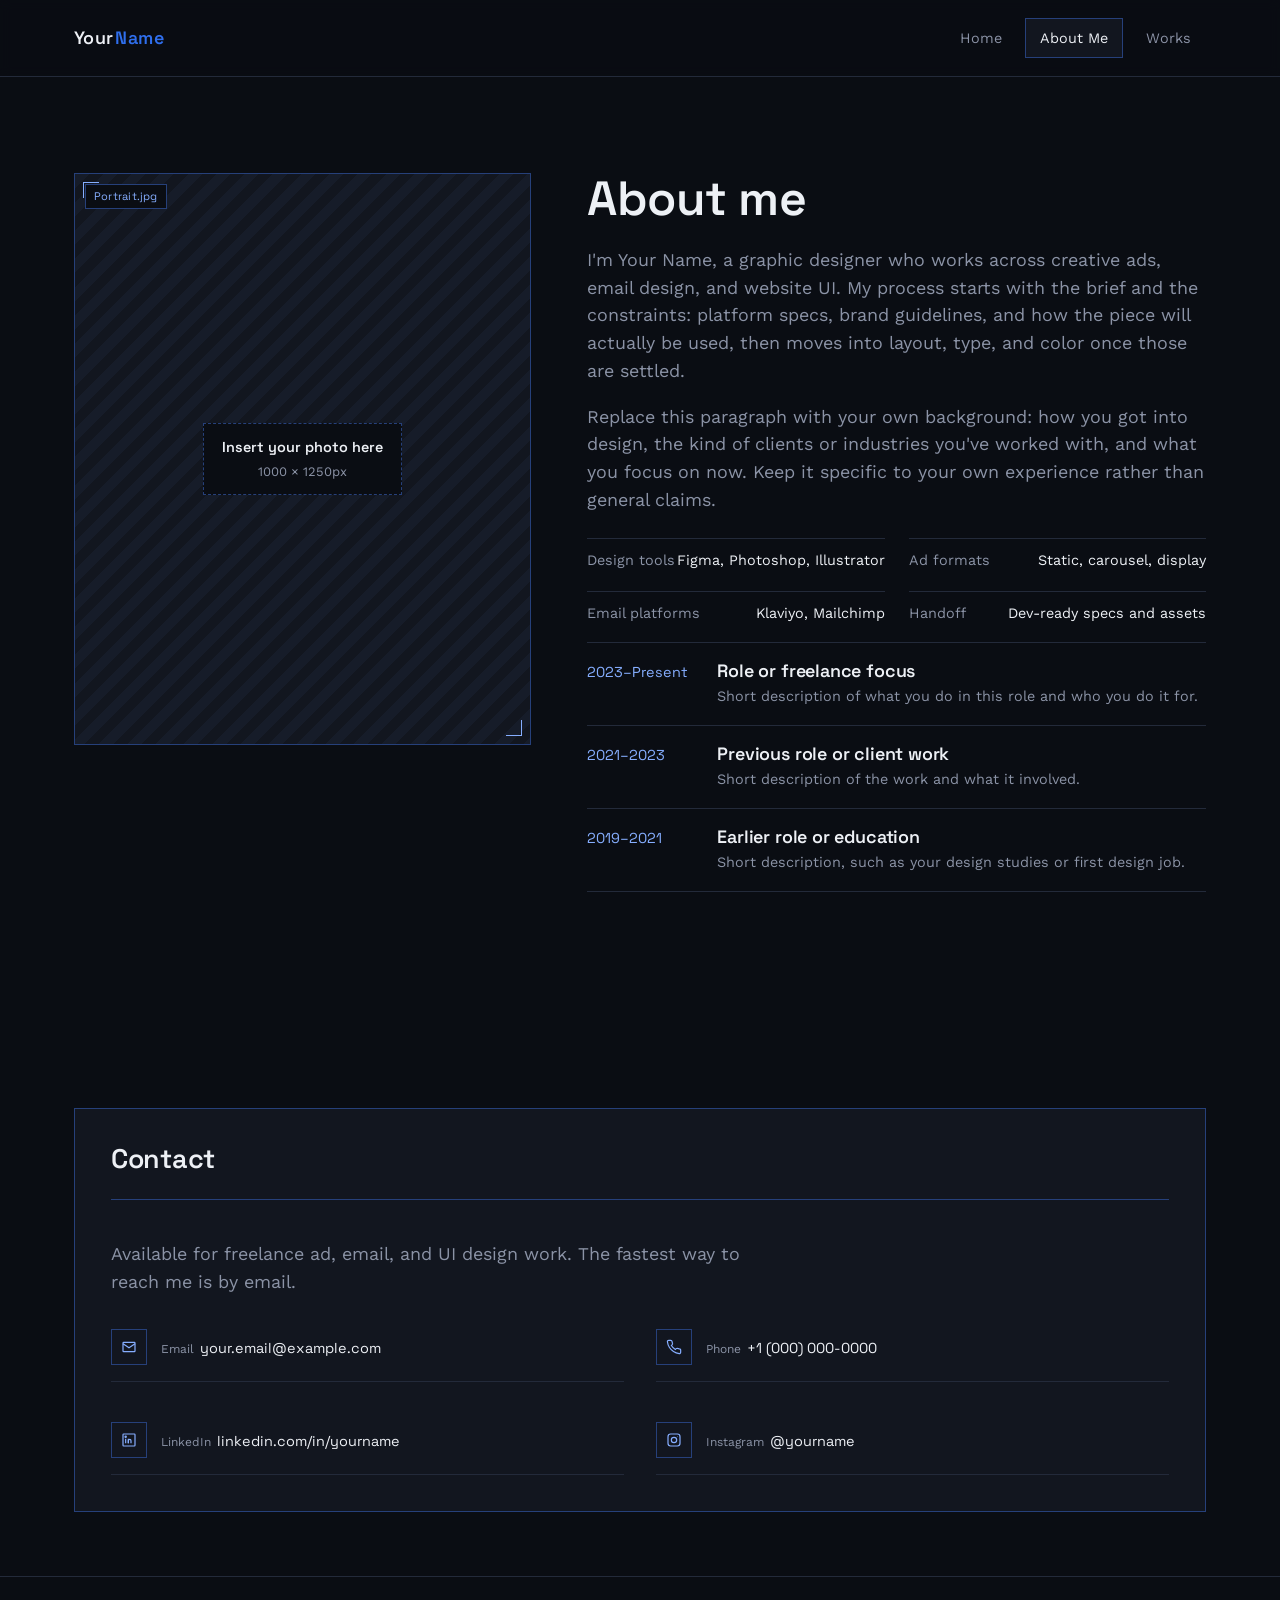
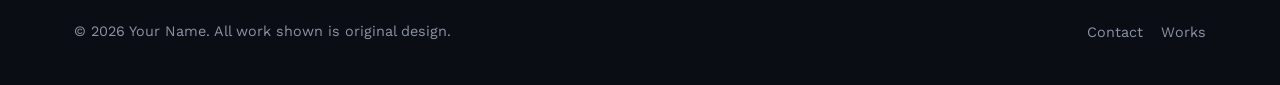
==== about.html @ 0aef5786 "New portfolio" ====
<!doctype html>
<html lang="en">
<head>
<meta charset="UTF-8">
<meta name="viewport" content="width=device-width, initial-scale=1.0">
<title>About Me | Your Name, Graphic Designer</title>
<meta name="description" content="About Your Name, graphic designer, and contact details.">
<link rel="preconnect" href="https://fonts.googleapis.com">
<link rel="preconnect" href="https://fonts.gstatic.com" crossorigin>
<link href="https://fonts.googleapis.com/css2?family=Space+Grotesk:wght@500;600;700&family=Work+Sans:wght@400;500;600&display=swap" rel="stylesheet">
<link rel="stylesheet" href="styles.css">
</head>
<body>

<header class="site-header">
  <div class="container">
    <a href="index.html" class="brand">Your<span>Name</span></a>
    <nav aria-label="Primary">
      <ul class="nav-list">
        <li><a href="index.html">Home</a></li>
        <li><a href="about.html" aria-current="page">About Me</a></li>
        <li><a href="works.html">Works</a></li>
      </ul>
    </nav>
    <button class="nav-toggle" aria-label="Toggle menu" aria-expanded="false">
      <svg viewBox="0 0 24 24" fill="none" stroke="currentColor" stroke-width="2"><line x1="3" y1="6" x2="21" y2="6"/><line x1="3" y1="12" x2="21" y2="12"/><line x1="3" y1="18" x2="21" y2="18"/></svg>
    </button>
  </div>
</header>

<main>

  <section>
    <div class="container about-grid">
      <div class="artboard about-portrait is-zoomable">
        <span class="artboard-tag">Portrait.jpg</span>
        <div class="artboard-label"><strong>Insert your photo here</strong>1000 × 1250px</div>
      </div>

      <div class="about-copy">
        <h1>About me</h1>
        <p>I'm Your Name, a graphic designer who works across creative ads, email design, and website UI. My process starts with the brief and the constraints: platform specs, brand guidelines, and how the piece will actually be used, then moves into layout, type, and color once those are settled.</p>
        <p>Replace this paragraph with your own background: how you got into design, the kind of clients or industries you've worked with, and what you focus on now. Keep it specific to your own experience rather than general claims.</p>

        <ul class="skills-list">
          <li><span>Design tools</span><span>Figma, Photoshop, Illustrator</span></li>
          <li><span>Ad formats</span><span>Static, carousel, display</span></li>
          <li><span>Email platforms</span><span>Klaviyo, Mailchimp</span></li>
          <li><span>Handoff</span><span>Dev-ready specs and assets</span></li>
        </ul>

        <div class="timeline">
          <div class="timeline-item">
            <span class="years">2023–Present</span>
            <div>
              <h4>Role or freelance focus</h4>
              <p>Short description of what you do in this role and who you do it for.</p>
            </div>
          </div>
          <div class="timeline-item">
            <span class="years">2021–2023</span>
            <div>
              <h4>Previous role or client work</h4>
              <p>Short description of the work and what it involved.</p>
            </div>
          </div>
          <div class="timeline-item">
            <span class="years">2019–2021</span>
            <div>
              <h4>Earlier role or education</h4>
              <p>Short description, such as your design studies or first design job.</p>
            </div>
          </div>
        </div>
      </div>
    </div>
  </section>

  <section class="tight" id="contact">
    <div class="container">
      <div class="contact-panel">
        <div class="section-head">
          <h2>Contact</h2>
        </div>
        <p>Available for freelance ad, email, and UI design work. The fastest way to reach me is by email.</p>

        <div class="contact-grid">
          <a href="mailto:your.email@example.com" class="contact-row">
            <span class="icon">
              <svg viewBox="0 0 24 24" fill="none" stroke="currentColor" stroke-width="1.8"><rect x="3" y="5" width="18" height="14" rx="1"/><path d="m3 7 9 6 9-6"/></svg>
            </span>
            <span>
              <span class="label">Email</span>
              <span class="value">your.email@example.com</span>
            </span>
          </a>

          <a href="tel:+10000000000" class="contact-row">
            <span class="icon">
              <svg viewBox="0 0 24 24" fill="none" stroke="currentColor" stroke-width="1.8"><path d="M22 16.9v3a2 2 0 0 1-2.2 2 19.8 19.8 0 0 1-8.6-3.1 19.5 19.5 0 0 1-6-6A19.8 19.8 0 0 1 2.1 4.2 2 2 0 0 1 4.1 2h3a2 2 0 0 1 2 1.7c.1.9.3 1.8.6 2.7a2 2 0 0 1-.4 2.1L8.1 9.7a16 16 0 0 0 6 6l1.2-1.2a2 2 0 0 1 2.1-.4c.9.3 1.8.5 2.7.6a2 2 0 0 1 1.9 2.2Z"/></svg>
            </span>
            <span>
              <span class="label">Phone</span>
              <span class="value">+1 (000) 000-0000</span>
            </span>
          </a>

          <a href="https://linkedin.com/in/yourname" class="contact-row" target="_blank" rel="noopener">
            <span class="icon">
              <svg viewBox="0 0 24 24" fill="none" stroke="currentColor" stroke-width="1.8"><rect x="3" y="3" width="18" height="18" rx="1"/><line x1="7" y1="17" x2="7" y2="10"/><circle cx="7" cy="7" r="1"/><path d="M11 17v-4a2 2 0 0 1 4 0v4"/><line x1="11" y1="10" x2="11" y2="17"/></svg>
            </span>
            <span>
              <span class="label">LinkedIn</span>
              <span class="value">linkedin.com/in/yourname</span>
            </span>
          </a>

          <a href="https://instagram.com/yourname" class="contact-row" target="_blank" rel="noopener">
            <span class="icon">
              <svg viewBox="0 0 24 24" fill="none" stroke="currentColor" stroke-width="1.8"><rect x="3" y="3" width="18" height="18" rx="4"/><circle cx="12" cy="12" r="4"/><circle cx="17.2" cy="6.8" r="0.6" fill="currentColor" stroke="none"/></svg>
            </span>
            <span>
              <span class="label">Instagram</span>
              <span class="value">@yourname</span>
            </span>
          </a>
        </div>
      </div>
    </div>
  </section>

</main>

<footer class="site-footer">
  <div class="container footer-row">
    <p>&copy; 2026 Your Name. All work shown is original design.</p>
    <ul class="footer-links">
      <li><a href="about.html#contact">Contact</a></li>
      <li><a href="works.html">Works</a></li>
    </ul>
  </div>
</footer>

<script src="script.js"></script>
</body>
</html>
---- styles.css ----
/* ==========================================================================
   Design tokens
   ========================================================================== */
:root {
  /* color */
  --bg:          #0A0D13;
  --bg-panel:    #12161F;
  --bg-panel-2:  #161C29;
  --blue-deep:   #0E2A5E;
  --blue:        #2F6FED;
  --blue-light:  #86AEFF;
  --text:        #EDF0F5;
  --text-muted:  #8B93A6;
  --border:      #232A3A;
  --border-blue: #26407A;

  /* type */
  --font-head: "Space Grotesk", "Arial Narrow", sans-serif;
  --font-body: "Work Sans", "Segoe UI", sans-serif;

  /* scale */
  --step--1: clamp(0.83rem, 0.8rem + 0.15vw, 0.9rem);
  --step-0:  clamp(1rem, 0.96rem + 0.2vw, 1.125rem);
  --step-1:  clamp(1.25rem, 1.18rem + 0.35vw, 1.5rem);
  --step-2:  clamp(1.6rem, 1.45rem + 0.75vw, 2.15rem);
  --step-3:  clamp(2.1rem, 1.8rem + 1.5vw, 3.2rem);
  --step-4:  clamp(2.8rem, 2.2rem + 3vw, 4.6rem);

  --container: 1180px;
  --gutter: 24px;
  --radius: 2px;
}

/* ==========================================================================
   Reset
   ========================================================================== */
*, *::before, *::after { box-sizing: border-box; }
html { scroll-behavior: smooth; }
@media (prefers-reduced-motion: reduce) {
  html { scroll-behavior: auto; }
  *, *::before, *::after { animation-duration: 0.01ms !important; animation-iteration-count: 1 !important; transition-duration: 0.01ms !important; }
}

body {
  margin: 0;
  background: var(--bg);
  color: var(--text);
  font-family: var(--font-body);
  font-size: var(--step-0);
  line-height: 1.55;
  -webkit-font-smoothing: antialiased;
}

img { max-width: 100%; display: block; }
a { color: inherit; }

h1, h2, h3, h4 {
  font-family: var(--font-head);
  font-weight: 600;
  line-height: 1.1;
  margin: 0 0 0.5em;
  letter-spacing: -0.01em;
}

p { margin: 0 0 1em; color: var(--text-muted); max-width: 62ch; }

.container {
  width: 100%;
  max-width: var(--container);
  margin: 0 auto;
  padding: 0 var(--gutter);
}

:focus-visible {
  outline: 2px solid var(--blue-light);
  outline-offset: 3px;
}

/* ==========================================================================
   Header / Nav
   ========================================================================== */
.site-header {
  border-bottom: 1px solid var(--border);
  position: sticky;
  top: 0;
  background: rgba(10, 13, 19, 0.92);
  backdrop-filter: blur(6px);
  z-index: 50;
}

.site-header .container {
  display: flex;
  align-items: center;
  justify-content: space-between;
  height: 76px;
}

.brand {
  font-family: var(--font-head);
  font-weight: 600;
  font-size: var(--step-0);
  letter-spacing: 0.02em;
  text-decoration: none;
  display: flex;
  align-items: baseline;
  gap: 2px;
}
.brand span { color: var(--blue); }

.nav-list {
  list-style: none;
  display: flex;
  gap: 8px;
  margin: 0;
  padding: 0;
}

.nav-list a {
  text-decoration: none;
  font-size: var(--step--1);
  color: var(--text-muted);
  padding: 8px 14px;
  border: 1px solid transparent;
  display: inline-block;
  transition: color 0.15s ease, border-color 0.15s ease;
}

.nav-list a:hover { color: var(--text); border-color: var(--border); }

.nav-list a[aria-current="page"] {
  color: var(--text);
  border-color: var(--border-blue);
  background: var(--bg-panel);
}

.nav-toggle {
  display: none;
  background: none;
  border: 1px solid var(--border);
  color: var(--text);
  width: 40px;
  height: 40px;
  align-items: center;
  justify-content: center;
  cursor: pointer;
}
.nav-toggle svg { width: 18px; height: 18px; }

@media (max-width: 760px) {
  .nav-toggle { display: inline-flex; }
  .nav-list {
    position: fixed;
    inset: 76px 0 auto 0;
    flex-direction: column;
    background: var(--bg);
    border-bottom: 1px solid var(--border);
    padding: 8px var(--gutter) 20px;
    transform: translateY(-8px);
    opacity: 0;
    pointer-events: none;
    transition: opacity 0.15s ease, transform 0.15s ease;
  }
  .nav-list.is-open {
    transform: translateY(0);
    opacity: 1;
    pointer-events: auto;
  }
  .nav-list a { display: block; }
}

/* ==========================================================================
   Buttons (rectangular, no pill shapes)
   ========================================================================== */
.btn {
  display: inline-flex;
  align-items: center;
  gap: 10px;
  font-family: var(--font-body);
  font-size: var(--step--1);
  font-weight: 600;
  text-decoration: none;
  padding: 13px 24px;
  border: 1px solid var(--blue);
  border-radius: var(--radius);
  cursor: pointer;
  transition: background 0.15s ease, color 0.15s ease, border-color 0.15s ease;
}

.btn-primary {
  background: var(--blue);
  color: #071022;
}
.btn-primary:hover { background: var(--blue-light); border-color: var(--blue-light); }

.btn-secondary {
  background: transparent;
  color: var(--text);
  border-color: var(--border);
}
.btn-secondary:hover { border-color: var(--blue); color: var(--blue-light); }

.btn svg { width: 14px; height: 14px; flex: none; }

/* ==========================================================================
   Section / Layout helpers
   ========================================================================== */
section { padding: 96px 0; }
section.tight { padding: 64px 0; }

.section-head {
  display: flex;
  align-items: flex-end;
  justify-content: space-between;
  gap: 24px;
  margin-bottom: 40px;
  border-bottom: 1px solid var(--border);
  padding-bottom: 24px;
}

.section-head h2 { margin: 0; }
.section-head .index {
  font-family: var(--font-head);
  color: var(--text-muted);
  font-size: var(--step--1);
}

.tag {
  display: inline-block;
  font-size: 12px;
  font-family: var(--font-body);
  font-weight: 600;
  letter-spacing: 0.03em;
  padding: 4px 10px;
  border: 1px solid var(--border-blue);
  color: var(--blue-light);
  border-radius: var(--radius);
}

/* ==========================================================================
   Hero (Home)
   ========================================================================== */
.hero {
  padding: 72px 0 88px;
  border-bottom: 1px solid var(--border);
}

.hero-grid {
  display: grid;
  grid-template-columns: 1.1fr 0.9fr;
  gap: 56px;
  align-items: center;
}

.hero-eyebrow {
  font-size: var(--step--1);
  color: var(--blue-light);
  font-weight: 600;
  margin-bottom: 18px;
}

.hero h1 {
  font-size: var(--step-4);
  max-width: 13ch;
}

.hero-lede {
  font-size: var(--step-1);
  color: var(--text-muted);
  max-width: 48ch;
  margin-top: 18px;
}

.hero-actions {
  display: flex;
  gap: 14px;
  margin-top: 36px;
  flex-wrap: wrap;
}

.hero-meta {
  display: flex;
  gap: 32px;
  margin-top: 56px;
  padding-top: 28px;
  border-top: 1px solid var(--border);
  flex-wrap: wrap;
}

.hero-meta div { max-width: 22ch; }

.hero-meta .label {
  font-size: 12px;
  color: var(--text-muted);
  text-transform: none;
  margin-bottom: 4px;
}

.hero-meta .value {
  font-family: var(--font-head);
  font-size: var(--step-0);
}

.fade-in {
  opacity: 0;
  transform: translateY(10px);
  animation: fadeIn 0.6s ease forwards;
}
.fade-in.d1 { animation-delay: 0.08s; }
.fade-in.d2 { animation-delay: 0.16s; }
.fade-in.d3 { animation-delay: 0.24s; }

@keyframes fadeIn {
  to { opacity: 1; transform: translateY(0); }
}
@media (prefers-reduced-motion: reduce) {
  .fade-in { opacity: 1; transform: none; animation: none; }
}

/* ==========================================================================
   Artboard placeholder (used everywhere images go)
   ========================================================================== */
.artboard {
  position: relative;
  border: 1px solid var(--border-blue);
  background:
    repeating-linear-gradient(
      135deg,
      var(--bg-panel-2),
      var(--bg-panel-2) 10px,
      var(--bg-panel) 10px,
      var(--bg-panel) 20px
    );
  aspect-ratio: var(--ar, 4 / 3);
  display: flex;
  align-items: center;
  justify-content: center;
  padding: 24px;
  overflow: hidden;
}

.artboard::before,
.artboard::after,
.artboard .crop-tl,
.artboard .crop-br {
  content: "";
  position: absolute;
  width: 16px;
  height: 16px;
  border: 1px solid var(--blue-light);
}
.artboard::before { top: 8px; left: 8px; border-right: none; border-bottom: none; }
.artboard::after { bottom: 8px; right: 8px; border-left: none; border-top: none; }

.artboard-label {
  text-align: center;
  color: var(--text-muted);
  font-size: 13px;
  background: var(--bg);
  border: 1px dashed var(--border-blue);
  padding: 12px 18px;
}
.artboard-label strong {
  display: block;
  color: var(--text);
  font-family: var(--font-head);
  font-weight: 600;
  font-size: var(--step--1);
  margin-bottom: 4px;
}

.artboard-tag {
  position: absolute;
  top: 10px;
  left: 10px;
  font-size: 11px;
  font-family: var(--font-head);
  letter-spacing: 0.02em;
  color: var(--blue-light);
  background: var(--bg);
  border: 1px solid var(--border-blue);
  padding: 3px 8px;
  z-index: 2;
}

.hero-art { --ar: 4 / 5; }

/* ==========================================================================
   Capability / service list (Home)
   ========================================================================== */
.capability-list {
  display: grid;
  grid-template-columns: repeat(3, 1fr);
  gap: 1px;
  background: var(--border);
  border: 1px solid var(--border);
}

.capability {
  background: var(--bg);
  padding: 32px 28px;
}

.capability h3 {
  font-size: var(--step-0);
  margin-bottom: 10px;
}

.capability p { margin: 0; font-size: var(--step--1); }

.capability .cap-num {
  font-family: var(--font-head);
  color: var(--blue);
  font-size: var(--step--1);
  margin-bottom: 18px;
  display: block;
}

/* ==========================================================================
   Featured work grid (Home + Works)
   ========================================================================== */
.work-grid {
  display: grid;
  grid-template-columns: repeat(2, 1fr);
  gap: 40px 32px;
}

.work-grid.dense { grid-template-columns: repeat(3, 1fr); gap: 32px 28px; }

.work-card { text-decoration: none; color: inherit; display: block; }

.work-card .artboard { --ar: 4 / 3; margin-bottom: 16px; }

.work-card-meta {
  display: flex;
  align-items: baseline;
  justify-content: space-between;
  gap: 12px;
}

.work-card h3 {
  font-size: var(--step-0);
  margin-bottom: 4px;
}

.work-card .work-cat {
  font-size: 12px;
  color: var(--blue-light);
  font-weight: 600;
  white-space: nowrap;
}

.work-card p { font-size: var(--step--1); margin: 0; }

/* ==========================================================================
   Works page: filters
   ========================================================================== */
.filter-row {
  display: flex;
  gap: 10px;
  flex-wrap: wrap;
  margin-bottom: 48px;
}

.filter-btn {
  background: transparent;
  border: 1px solid var(--border);
  color: var(--text-muted);
  font-family: var(--font-body);
  font-size: var(--step--1);
  padding: 9px 16px;
  border-radius: var(--radius);
  cursor: pointer;
  transition: border-color 0.15s ease, color 0.15s ease;
}
.filter-btn:hover { color: var(--text); border-color: var(--border-blue); }
.filter-btn.is-active {
  color: var(--text);
  border-color: var(--blue);
  background: var(--bg-panel);
}

.work-item[hidden] { display: none; }

/* Real image dropped into an artboard: fill the frame */
.artboard img {
  width: 100%;
  height: 100%;
  object-fit: cover;
}

/* Only images marked zoomable (the detail page) hint that clicking opens
   a large view. Grid card images keep the normal link cursor since
   clicking them navigates to the project's detail page instead. */
.artboard.is-zoomable img { cursor: zoom-in; }

/* ==========================================================================
   Lightbox (click-to-view / click-to-zoom for inserted images)
   ========================================================================== */
.lightbox {
  position: fixed;
  inset: 0;
  background: rgba(6, 8, 13, 0.94);
  display: flex;
  flex-direction: column;
  align-items: center;
  justify-content: center;
  padding: 48px 24px;
  opacity: 0;
  pointer-events: none;
  transition: opacity 0.15s ease;
  z-index: 200;
}

.lightbox.is-open {
  opacity: 1;
  pointer-events: auto;
}

.lightbox-hint {
  color: var(--text-muted);
  font-size: var(--step--1);
  margin: 0 0 16px;
}

.lightbox-frame {
  max-width: 100%;
  max-height: calc(100vh - 160px);
  overflow: auto;
  border: 1px solid var(--border-blue);
}

.lightbox-img {
  display: block;
  max-width: 100%;
  max-height: calc(100vh - 160px);
  cursor: zoom-in;
}

.lightbox-img.is-zoomed {
  max-width: none;
  max-height: none;
  width: auto;
  height: auto;
  cursor: zoom-out;
}

.lightbox-close {
  position: absolute;
  top: 20px;
  right: 20px;
  width: 44px;
  height: 44px;
  border: 1px solid var(--border);
  background: var(--bg-panel);
  color: var(--text);
  display: flex;
  align-items: center;
  justify-content: center;
  cursor: pointer;
}
.lightbox-close svg { width: 18px; height: 18px; }
.lightbox-close:hover { border-color: var(--blue); color: var(--blue-light); }

@media (prefers-reduced-motion: reduce) {
  .lightbox { transition: none; }
}

/* ==========================================================================
   About page
   ========================================================================== */
.about-grid {
  display: grid;
  grid-template-columns: 0.85fr 1.15fr;
  gap: 56px;
  align-items: start;
}

.about-portrait { --ar: 4 / 5; }

.about-copy h1 { font-size: var(--step-3); margin-bottom: 20px; }
.about-copy p { max-width: 60ch; font-size: var(--step-0); }

.skills-list {
  list-style: none;
  margin: 24px 0 0;
  padding: 0;
  display: grid;
  grid-template-columns: repeat(2, 1fr);
  gap: 10px 24px;
}

.skills-list li {
  border-top: 1px solid var(--border);
  padding: 10px 0;
  font-size: var(--step--1);
  color: var(--text-muted);
  display: flex;
  justify-content: space-between;
}
.skills-list li span:last-child { color: var(--text); }

.timeline {
  margin-top: 8px;
}
.timeline-item {
  display: grid;
  grid-template-columns: 110px 1fr;
  gap: 20px;
  padding: 18px 0;
  border-top: 1px solid var(--border);
}
.timeline-item:last-child { border-bottom: 1px solid var(--border); }
.timeline-item .years {
  font-family: var(--font-head);
  color: var(--blue-light);
  font-size: var(--step--1);
}
.timeline-item h4 { margin: 0 0 4px; font-size: var(--step-0); }
.timeline-item p { margin: 0; font-size: var(--step--1); }

/* Contact block, lives inside About */
.contact-panel {
  border: 1px solid var(--border-blue);
  background: var(--bg-panel);
  padding: 36px;
  margin-top: 56px;
}

.contact-panel .section-head { border-color: var(--border-blue); }

.contact-grid {
  display: grid;
  grid-template-columns: repeat(2, 1fr);
  gap: 24px 32px;
}

.contact-row {
  display: flex;
  align-items: center;
  gap: 14px;
  padding: 16px 0;
  border-bottom: 1px solid var(--border);
  text-decoration: none;
  color: var(--text);
}

.contact-row .icon {
  width: 36px;
  height: 36px;
  flex: none;
  border: 1px solid var(--border-blue);
  display: flex;
  align-items: center;
  justify-content: center;
}
.contact-row .icon svg { width: 16px; height: 16px; color: var(--blue-light); }

.contact-row .label {
  font-size: 12px;
  color: var(--text-muted);
  margin-bottom: 2px;
}
.contact-row .value { font-family: var(--font-head); font-size: var(--step--1); }
.contact-row:hover .value { color: var(--blue-light); }

/* ==========================================================================
   Work detail page
   ========================================================================== */
.detail-hero {
  border-bottom: 1px solid var(--border);
  padding-bottom: 48px;
}

.detail-meta-row {
  display: grid;
  grid-template-columns: repeat(4, 1fr);
  gap: 24px;
  margin-top: 40px;
  padding-top: 28px;
  border-top: 1px solid var(--border);
}
.detail-meta-row .label { font-size: 12px; color: var(--text-muted); margin-bottom: 6px; }
.detail-meta-row .value { font-family: var(--font-head); font-size: var(--step--1); }

.detail-cover {
  --ar: 16 / 9;
  margin-top: 48px;
  overflow: auto;
  cursor: grab;
  -webkit-overflow-scrolling: touch;
  align-items: flex-start;
  justify-content: flex-start;
  padding: 0;
}
.detail-cover.is-panning { cursor: grabbing; }

.detail-cover.is-zoomable img {
  width: 160%;
  max-width: none;
  height: auto;
  object-fit: initial;
  display: block;
  cursor: grab;
  -webkit-user-drag: none;
  user-select: none;
}
.detail-cover.is-panning img { cursor: grabbing; }

.detail-body {
  display: grid;
  grid-template-columns: 0.9fr 1.1fr;
  gap: 56px;
  padding: 64px 0;
  border-bottom: 1px solid var(--border);
}
.detail-body h2 { font-size: var(--step-1); }
.detail-body p { font-size: var(--step-0); max-width: none; }

.detail-gallery {
  display: grid;
  grid-template-columns: repeat(2, 1fr);
  gap: 28px;
  padding: 64px 0;
}
.detail-gallery .artboard { --ar: 4 / 3; }
.detail-gallery .full { grid-column: 1 / -1; }
.detail-gallery .full .artboard { --ar: 21 / 9; }

.next-project {
  border-top: 1px solid var(--border);
  padding: 56px 0 96px;
  display: flex;
  align-items: center;
  justify-content: space-between;
  gap: 24px;
  flex-wrap: wrap;
}
.next-project .label { color: var(--text-muted); font-size: var(--step--1); margin-bottom: 6px; }
.next-project h3 { font-size: var(--step-2); margin: 0; }
.next-project a { text-decoration: none; }
.next-project a:hover h3 { color: var(--blue-light); }

/* ==========================================================================
   Footer
   ========================================================================== */
.site-footer {
  border-top: 1px solid var(--border);
  padding: 40px 0;
}
.footer-row {
  display: flex;
  align-items: center;
  justify-content: space-between;
  gap: 16px;
  flex-wrap: wrap;
}
.footer-row p { margin: 0; font-size: var(--step--1); }
.footer-links {
  display: flex;
  gap: 18px;
  list-style: none;
  padding: 0;
  margin: 0;
}
.footer-links a { text-decoration: none; color: var(--text-muted); font-size: var(--step--1); }
.footer-links a:hover { color: var(--blue-light); }

/* ==========================================================================
   Responsive
   ========================================================================== */
@media (max-width: 900px) {
  .hero-grid { grid-template-columns: 1fr; gap: 40px; }
  .hero-art { --ar: 16 / 9; order: -1; }
  .capability-list { grid-template-columns: 1fr; }
  .work-grid, .work-grid.dense { grid-template-columns: repeat(2, 1fr); }
  .about-grid { grid-template-columns: 1fr; }
  .detail-body { grid-template-columns: 1fr; }
  .detail-meta-row { grid-template-columns: repeat(2, 1fr); }
  .contact-grid { grid-template-columns: 1fr; }
}

@media (max-width: 620px) {
  section { padding: 64px 0; }
  .work-grid, .work-grid.dense { grid-template-columns: 1fr; }
  .skills-list { grid-template-columns: 1fr; }
  .timeline-item { grid-template-columns: 1fr; gap: 6px; }
  .detail-gallery { grid-template-columns: 1fr; }
  .detail-meta-row { grid-template-columns: 1fr; }
  .footer-row { flex-direction: column; align-items: flex-start; }
}
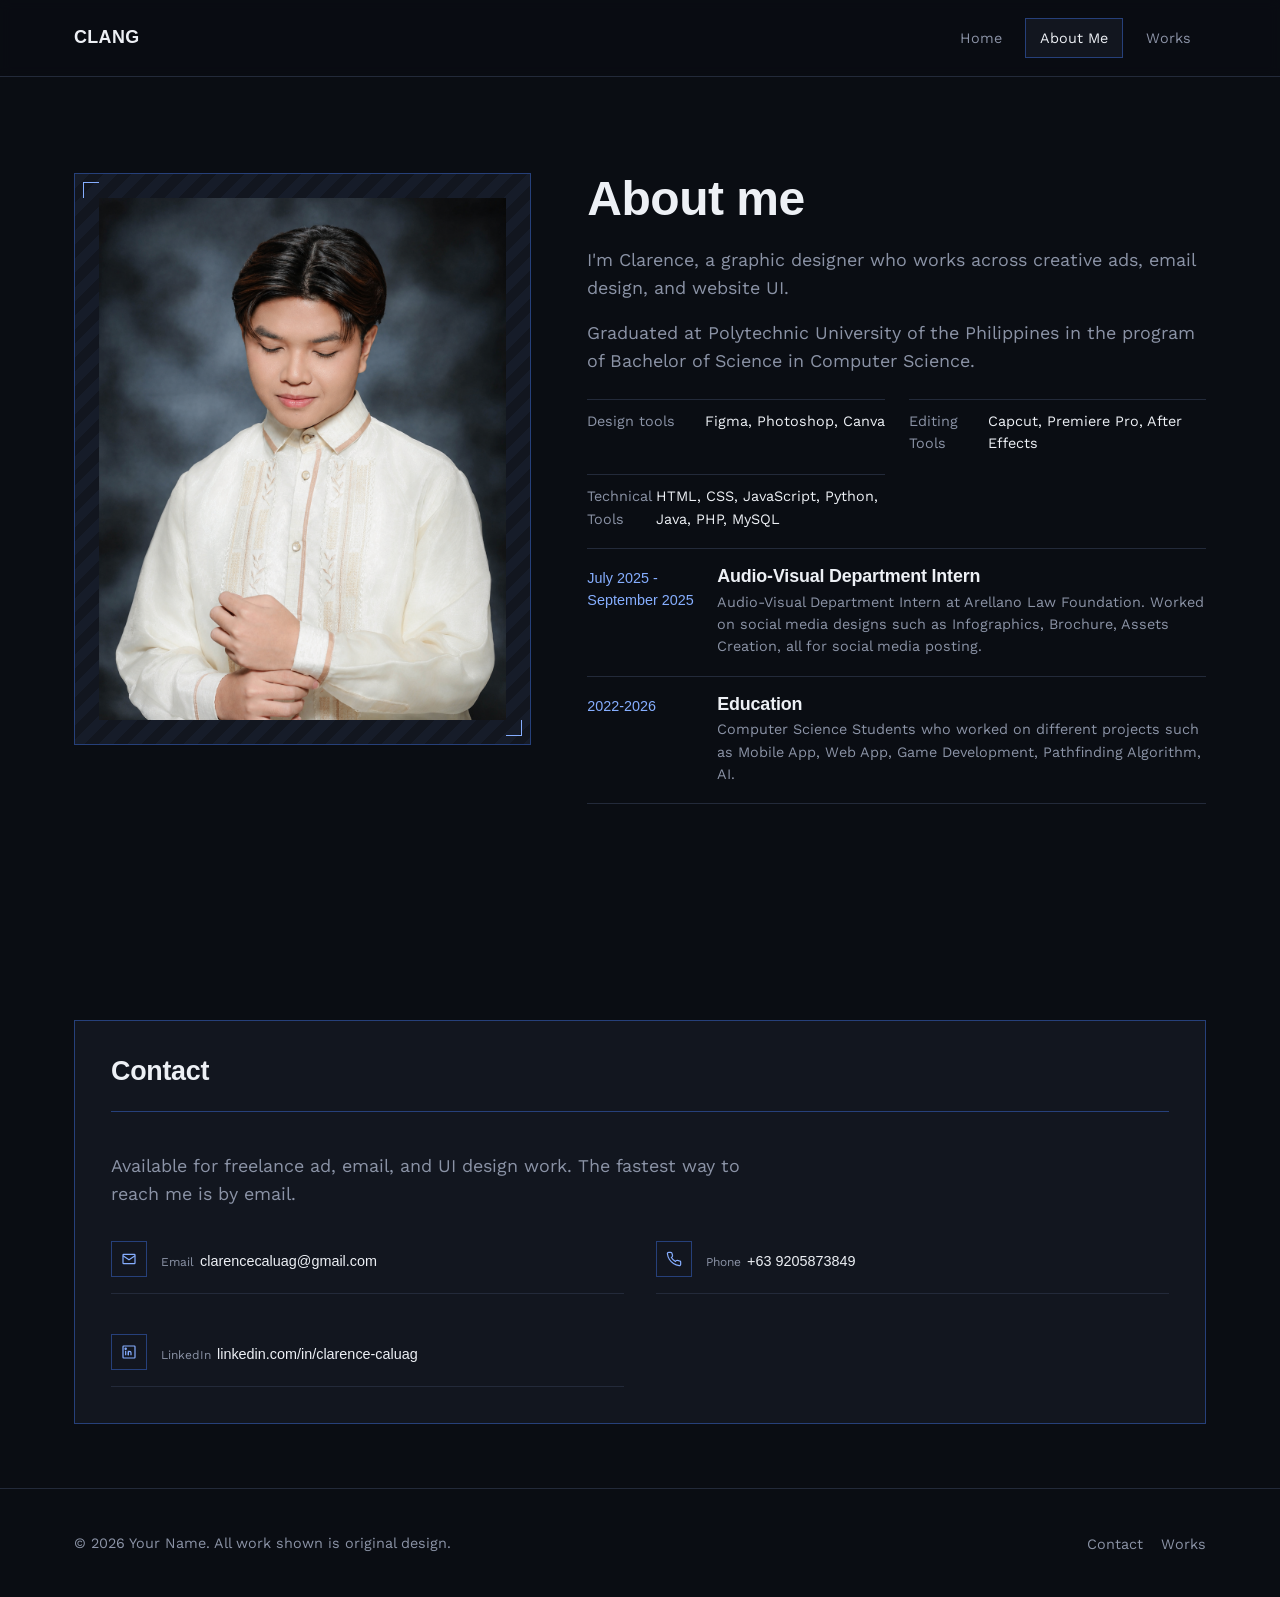
==== commit 8ef8a501: "Portfolio" ====
--- a/about.html
+++ b/about.html
@@ -3,8 +3,8 @@
 <head>
 <meta charset="UTF-8">
 <meta name="viewport" content="width=device-width, initial-scale=1.0">
-<title>About Me | Your Name, Graphic Designer</title>
-<meta name="description" content="About Your Name, graphic designer, and contact details.">
+<title>About Me</title>
+<meta name="description" content="About Clang, graphic designer, and contact details.">
 <link rel="preconnect" href="https://fonts.googleapis.com">
 <link rel="preconnect" href="https://fonts.gstatic.com" crossorigin>
 <link href="https://fonts.googleapis.com/css2?family=Space+Grotesk:wght@500;600;700&family=Work+Sans:wght@400;500;600&display=swap" rel="stylesheet">
@@ -14,7 +14,7 @@
 
 <header class="site-header">
   <div class="container">
-    <a href="index.html" class="brand">Your<span>Name</span></a>
+    <a href="index.html" class="brand">CLANG</a>
     <nav aria-label="Primary">
       <ul class="nav-list">
         <li><a href="index.html">Home</a></li>
@@ -33,42 +33,33 @@
   <section>
     <div class="container about-grid">
       <div class="artboard about-portrait is-zoomable">
-        <span class="artboard-tag">Portrait.jpg</span>
-        <div class="artboard-label"><strong>Insert your photo here</strong>1000 × 1250px</div>
+        <img src="Images/Head Img.png" alt="Featured Ad" class="hero-image">
       </div>
 
       <div class="about-copy">
         <h1>About me</h1>
-        <p>I'm Your Name, a graphic designer who works across creative ads, email design, and website UI. My process starts with the brief and the constraints: platform specs, brand guidelines, and how the piece will actually be used, then moves into layout, type, and color once those are settled.</p>
-        <p>Replace this paragraph with your own background: how you got into design, the kind of clients or industries you've worked with, and what you focus on now. Keep it specific to your own experience rather than general claims.</p>
+        <p>I'm Clarence, a graphic designer who works across creative ads, email design, and website UI.</p>
+        <p>Graduated at Polytechnic University of the Philippines in the program of Bachelor of Science in Computer Science.</p>
 
         <ul class="skills-list">
-          <li><span>Design tools</span><span>Figma, Photoshop, Illustrator</span></li>
-          <li><span>Ad formats</span><span>Static, carousel, display</span></li>
-          <li><span>Email platforms</span><span>Klaviyo, Mailchimp</span></li>
-          <li><span>Handoff</span><span>Dev-ready specs and assets</span></li>
+          <li><span>Design tools</span><span>Figma, Photoshop, Canva</span></li>
+          <li><span>Editing Tools</span><span>Capcut, Premiere Pro, After Effects</span></li>
+          <li><span>Technical Tools</span><span>HTML, CSS, JavaScript, Python, Java, PHP, MySQL</span></li>
         </ul>
 
         <div class="timeline">
           <div class="timeline-item">
-            <span class="years">2023–Present</span>
+            <span class="years">July 2025 - September 2025</span>
             <div>
-              <h4>Role or freelance focus</h4>
-              <p>Short description of what you do in this role and who you do it for.</p>
+              <h4>Audio-Visual Department Intern</h4>
+              <p>Audio-Visual Department Intern at Arellano Law Foundation. Worked on social media designs such as Infographics, Brochure, Assets Creation, all for social media posting.</p>
             </div>
           </div>
           <div class="timeline-item">
-            <span class="years">2021–2023</span>
+            <span class="years">2022-2026</span>
             <div>
-              <h4>Previous role or client work</h4>
-              <p>Short description of the work and what it involved.</p>
-            </div>
-          </div>
-          <div class="timeline-item">
-            <span class="years">2019–2021</span>
-            <div>
-              <h4>Earlier role or education</h4>
-              <p>Short description, such as your design studies or first design job.</p>
+              <h4>Education</h4>
+              <p>Computer Science Students who worked on different projects such as Mobile App, Web App, Game Development, Pathfinding Algorithm, AI.</p>
             </div>
           </div>
         </div>
@@ -85,13 +76,13 @@
         <p>Available for freelance ad, email, and UI design work. The fastest way to reach me is by email.</p>
 
         <div class="contact-grid">
-          <a href="mailto:your.email@example.com" class="contact-row">
+          <a href="mailto:clarencecaluag@gmail.com" class="contact-row">
             <span class="icon">
               <svg viewBox="0 0 24 24" fill="none" stroke="currentColor" stroke-width="1.8"><rect x="3" y="5" width="18" height="14" rx="1"/><path d="m3 7 9 6 9-6"/></svg>
             </span>
             <span>
               <span class="label">Email</span>
-              <span class="value">your.email@example.com</span>
+              <span class="value">clarencecaluag@gmail.com</span>
             </span>
           </a>
 
@@ -101,27 +92,17 @@
             </span>
             <span>
               <span class="label">Phone</span>
-              <span class="value">+1 (000) 000-0000</span>
+              <span class="value">+63 9205873849</span>
             </span>
           </a>
 
-          <a href="https://linkedin.com/in/yourname" class="contact-row" target="_blank" rel="noopener">
+          <a href="https://www.linkedin.com/in/clarence-caluag/" class="contact-row" target="_blank" rel="noopener">
             <span class="icon">
               <svg viewBox="0 0 24 24" fill="none" stroke="currentColor" stroke-width="1.8"><rect x="3" y="3" width="18" height="18" rx="1"/><line x1="7" y1="17" x2="7" y2="10"/><circle cx="7" cy="7" r="1"/><path d="M11 17v-4a2 2 0 0 1 4 0v4"/><line x1="11" y1="10" x2="11" y2="17"/></svg>
             </span>
             <span>
               <span class="label">LinkedIn</span>
-              <span class="value">linkedin.com/in/yourname</span>
-            </span>
-          </a>
-
-          <a href="https://instagram.com/yourname" class="contact-row" target="_blank" rel="noopener">
-            <span class="icon">
-              <svg viewBox="0 0 24 24" fill="none" stroke="currentColor" stroke-width="1.8"><rect x="3" y="3" width="18" height="18" rx="4"/><circle cx="12" cy="12" r="4"/><circle cx="17.2" cy="6.8" r="0.6" fill="currentColor" stroke="none"/></svg>
-            </span>
-            <span>
-              <span class="label">Instagram</span>
-              <span class="value">@yourname</span>
+              <span class="value">linkedin.com/in/clarence-caluag</span>
             </span>
           </a>
         </div>
--- a/styles.css
+++ b/styles.css
@@ -15,7 +15,7 @@
   --border-blue: #26407A;
 
   /* type */
-  --font-head: "Space Grotesk", "Arial Narrow", sans-serif;
+  --font-head: "Poppins", "Arial Narrow", sans-serif;
   --font-body: "Work Sans", "Segoe UI", sans-serif;
 
   /* scale */
@@ -486,6 +486,33 @@
   width: 100%;
   height: 100%;
   object-fit: cover;
+  transition: transform 0.35s ease;
+}
+
+/* Real video dropped into an artboard: fill the frame the same way */
+.artboard video {
+  width: 100%;
+  height: 100%;
+  object-fit: cover;
+  display: block;
+  transition: transform 0.35s ease;
+}
+
+/* Grid-card preview video: no controls, muted, only plays on hover
+   (see script.js). Full video (detail page) keeps native controls. */
+.video-preview { pointer-events: none; }
+.video-full { background: #000; }
+
+/* Hover preview: subtle zoom on the thumbnail, and it's the same
+   hover that starts a preview video playing (handled in script.js). */
+.work-card:hover .artboard img,
+.work-card:hover .artboard video {
+  transform: scale(1.045);
+}
+@media (prefers-reduced-motion: reduce) {
+  .artboard img, .artboard video { transition: none; }
+  .work-card:hover .artboard img,
+  .work-card:hover .artboard video { transform: none; }
 }
 
 /* Only images marked zoomable (the detail page) hint that clicking opens
@@ -695,7 +722,6 @@
 .detail-cover.is-panning { cursor: grabbing; }
 
 .detail-cover.is-zoomable img {
-  width: 160%;
   max-width: none;
   height: auto;
   object-fit: initial;
